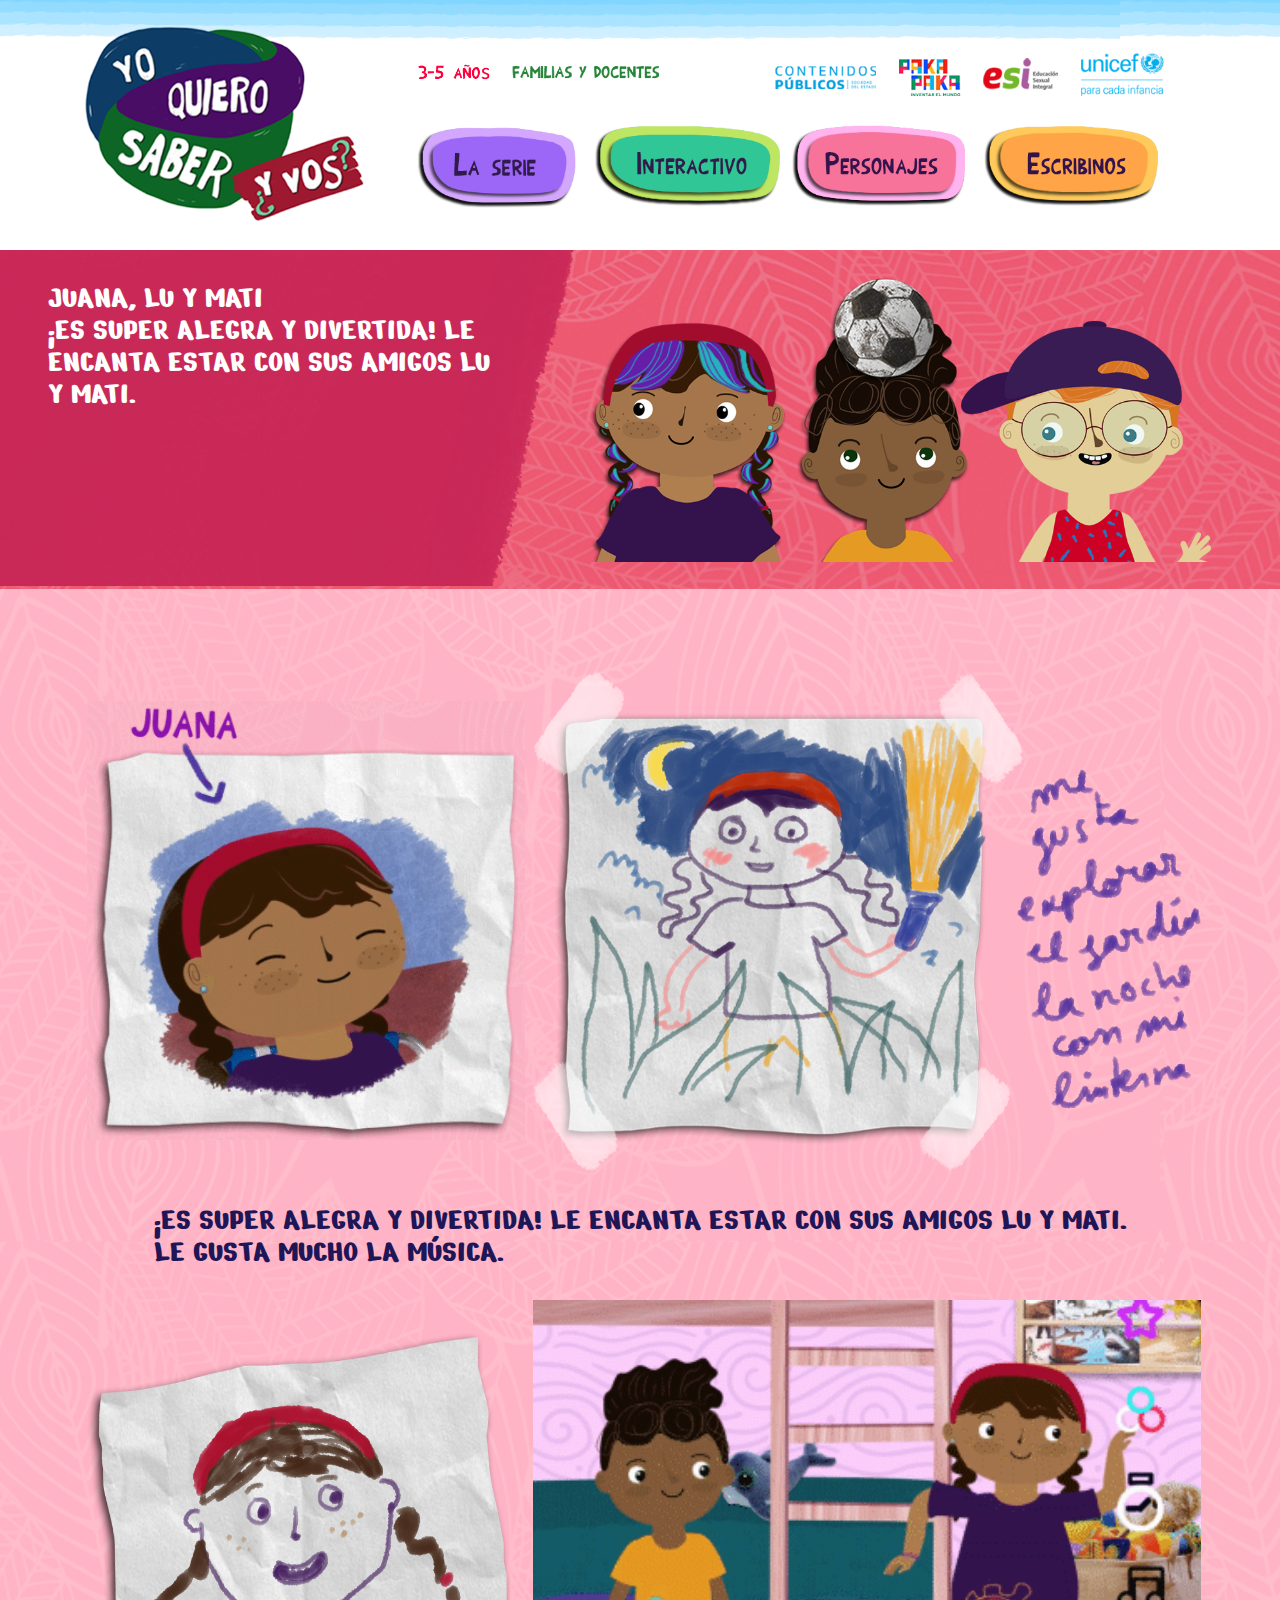
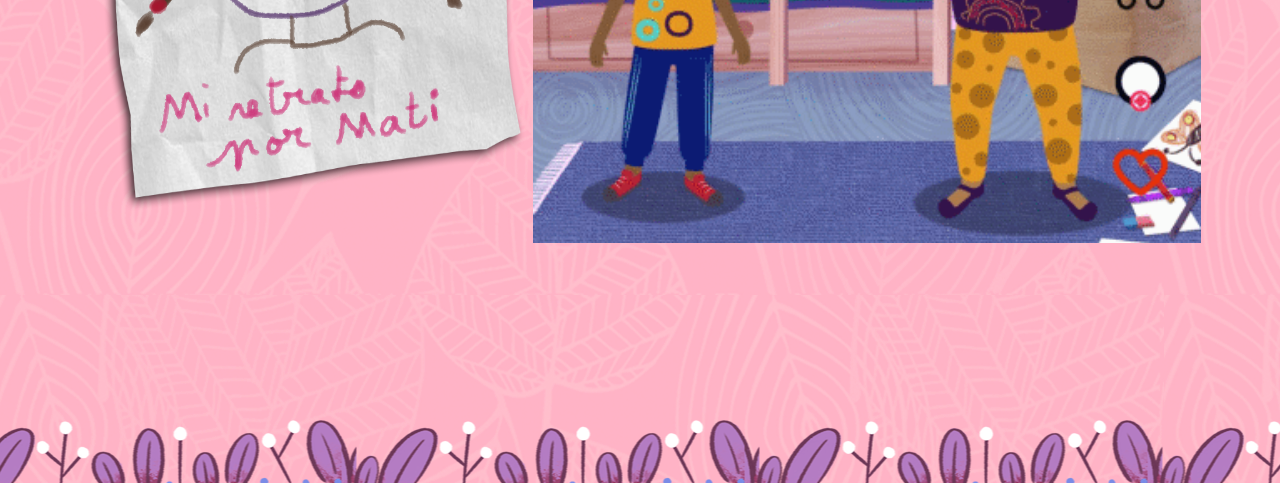
==== 6-9_personajes-juana.html @ 4100016c "characters juana firts commit" ====
<!DOCTYPE html>
<html lang="en">
<head>
    <meta charset="UTF-8">
    <meta http-equiv="X-UA-Compatible" content="IE=edge">
    <meta name="viewport" content="width=device-width, initial-scale=1.0">

    <link rel="stylesheet" type="text/css" href="css/styles.css">

    <!-- googlefonts -->
    <link rel="preconnect" href="https://fonts.googleapis.com">
    <link rel="preconnect" href="https://fonts.gstatic.com" crossorigin>
    <link href="https://fonts.googleapis.com/css2?family=Nerko+One&display=swap" rel="stylesheet">
    <!-- end googlefonts -->

    <title>YO QUIERO SABER, ¿Y VOS? | LA SERIE</title>
</head>
<body>
    <nav class="nav">
        <div class="nav__logo">
            <img src="img/nav_logo.png" class="logo" alt="Yo quiero saber, ¿y vos?">
        </div>
        <div class="navs__column"> 
            <div class="nav__top">
                <ul class="nav__top-list__age">
                    <li class="nav__top-list-item__age"><a href=""><img src="img/button-3-5-normal.png" id="tres-cinco" alt=""></a></li>
                    <li class="nav__top-list-item__age"><a href=""><img src="img/button-familia-docentes-normal.png" id="fam-doc" alt=""></a></li>
                </ul>
                <img src="img/nav_sponsors.png" alt="Contenidos Públicos, Paka Paka, Esi, Unicef" class="nav__img__sponsors">
            </div>
            <ul class="nav__bottom-list__sections">
                <li class="nav__bottom-list-item__sections"><a href=""><img src="img/button_serie_normal.png" id="la-serie" alt=""></a></li>
                <li class="nav__bottom-list-item__sections"><a href=""><img src="img/button_interactivo_normal.png" id="interactivo" alt=""></a></li>
                <li class="nav__bottom-list-item__sections button__active__personajes"><a href=""><img src="img/button_personajes_normal.png" id="personajes" alt=""></a></li>
                <li class="nav__bottom-list-item__sections"><a href=""><img src="img/button_escribinos_normal.png" id="escribinos" alt=""></a></li>
            </ul>
        </div>
    </nav>
    <header class="personajes-juana__header">
        <div class="personajes-juana__header__text-zone">
            <img src="img/personajes-juana_banner_layer.png" class="personajes-juana__header__text-zone__img" alt="">
            <div class="personajes-juana__header__text">
                <h1>JUANA, LU Y MATI</h1>
                <p>¡ES SUPER ALEGRA Y DIVERTIDA! LE ENCANTA ESTAR CON SUS AMIGOS LU Y MATI.</p>
            </div>            
        </div>
        <div class="personajes-juana__header__characters-img">
            <img src="img/personajes-juana_banner_characters.png" class="personajes-juana__header__characters" alt="Personajes">
        </div>
    </header>
    <div class="personajes-juana__background">
        <section class="personajes-juana__presentation">
            <div class="personajes-juana__images__row">
                <img src="img/personajes-juana_laugh.gif" alt="" class="personajes-juana__img__40">
                <img src="img/personajes-juana_draw.png" alt="" class="personajes-juana__img__60">
                <p class="personajes-juana__presentation__text">¡ES SUPER ALEGRA Y DIVERTIDA! LE ENCANTA ESTAR CON SUS AMIGOS LU Y MATI.<br>
                    LE GUSTA MUCHO LA MÚSICA.</p>
                <img src="img/personajes-juana_portrait.png" alt="" class="personajes-juana__img__40">
                <img src="img/personajes-juana_dance.gif" alt="" class="personajes-juana__img__60">
            </div>
        </section>
        <footer>
        </footer> 
    </div>
    <script src="js/main.js"></script>   
</body>
</html>
---- css/styles.css ----
/* http://meyerweb.com/eric/tools/css/reset/ 
   v2.0 | 20110126
   License: none (public domain)
*/

html, body, div, span, applet, object, iframe,
h1, h2, h3, h4, h5, h6, p, blockquote, pre,
a, abbr, acronym, address, big, cite, code,
del, dfn, em, img, ins, kbd, q, s, samp,
small, strike, strong, sub, sup, tt, var,
b, u, i, center,
dl, dt, dd, ol, ul, li,
fieldset, form, label, legend,
table, caption, tbody, tfoot, thead, tr, th, td,
article, aside, canvas, details, embed, 
figure, figcaption, footer, header, hgroup, 
menu, nav, output, ruby, section, summary,
time, mark, audio, video {
	margin: 0;
	padding: 0;
	border: 0;
	font-size: 100%;
	font: inherit;
	vertical-align: baseline;
}
/* HTML5 display-role reset for older browsers */
article, aside, details, figcaption, figure, 
footer, header, hgroup, menu, nav, section {
	display: block;
}
body {
	line-height: 1;
}
ol, ul {
	list-style: none;
}
blockquote, q {
	quotes: none;
}
blockquote:before, blockquote:after,
q:before, q:after {
	content: '';
	content: none;
}
table {
	border-collapse: collapse;
	border-spacing: 0;
}

/* desktop styles */

.nav {
    background-image: url("../img/nav_bar.png");
    background-repeat: repeat-x;
    background-size: 70rem;
    background-color: #ffffff;
    height: 10vh;
    margin: 0rem;
    padding: 5rem;
    display:flex;
    flex-direction: row;
    align-items: center;
}

.nav__logo {

}

.logo {
    width: 18rem;
}

.navs__column {
    display: flex;
    flex-direction: column;
    padding: 2rem;

}

.nav__top {
    padding: 1rem 0rem;
    display: flex;
    flex-direction: row;
    justify-content: space-between;
    align-items: center;
    /* width: 30%; */

}

.nav__top-list__age {
    display: flex;
    flex-direction: row;

}

.nav__top-list-item__age {

}

#tres-cinco {
    height: 2rem;
}

#fam-doc {
    height: 2rem;
}

.nav__img__sponsors {
    width: 25rem;
}

.nav__bottom-list__sections {
    display: flex;
    flex-direction: row;
    justify-content: space-around;

}

.nav__bottom-list-item__sections {

}

#la-serie {
    width: 12rem;
    /* background-color: blue; */
}

#interactivo {
    width: 12rem;
    /* background-color: blueviolet; */
}

#personajes {
    width: 12rem;
    /* background-color: red; */
}

#escribinos {
    width: 12rem;
    /* background-color: green; */
}

.la-serie__header {
    background-image: url("../img/la-serie_banner_background.png");
    background-repeat: repeat-x;
    display: flex;
    flex-direction: row;
    align-items: center;
}

.la-serie__header__text-zone {
    position: relative;
}

.la-serie__header__text-zone__img {
    width: 100%;
}

.la-serie__header__text {
    position: absolute;
    width: 75%;
    left: 3rem; 
    top: 2rem;
    font-family: 'Nerko One', cursive;
    font-size: 2rem;
    color: #ffffff;
}

.la-seria__header__characters {
    width: 90%;
}

.la-serie__background {
    background-image: url("../img/la-serie_background.png");
    background-repeat: repeat;
}

.la-serie__chapters {
    padding: 2rem 0;
}

.la-serie__chapters__row {
    padding: 3rem;
    display: flex;
    flex-direction: row;
    flex-wrap: wrap;
    justify-content: center;
}

.la-serie__chapters__video {
    width: 30%;
}

footer {
    background-image: url("../img/la-serie_footer_detail.png");
    background-repeat: repeat-x;
    background-position: bottom;
    height: 10rem;
    display: flex;
    flex-direction: row;
    justify-content: center;
}

.la-serie_footer_logos {
    height: 50%;
}

.personajes-juana__header {
    background-image: url("../img/personajes-juana_banner_background.png");
    background-repeat: repeat-x;
    display: flex;
    flex-direction: row;
    align-items: center;
}

.personajes-juana__header__text-zone {
    position: relative;
}

.personajes-juana__header__text-zone__img {
    width: 100%;
}

.personajes-juana__header__text {
    position: absolute;
    width: 75%;
    left: 3rem; 
    top: 2rem;
    font-family: 'Nerko One', cursive;
    font-size: 2rem;
    color: #ffffff;
}

.personajes-juana__header__characters {
    width: 90%;
}

.personajes-juana__header__characters-img {
    display: flex;
    flex-direction: row;
}

.personajes-juana__background {
    background-image: url("../img/personajes-juana_background.png");
    background-repeat: repeat;
}

.personajes-juana__presentation {
    padding: 2rem 0;
}

.personajes-juana__images__row {
    padding: 3rem 4rem;
    display: flex;
    flex-direction: row;
    flex-wrap: wrap;
    justify-content: center;
}

.personajes-juana__img__40 {
    padding: 2rem 0.5rem;
    width: 38%;
}

.personajes-juana__img__60 {
    padding: 2rem o.5rem;
    width: 58%;
}

.personajes-juana__presentation__text {
    padding: 2rem 0;
    font-family: 'Nerko One', cursive;
    font-size: 2rem;
    color: #1f1657;
}
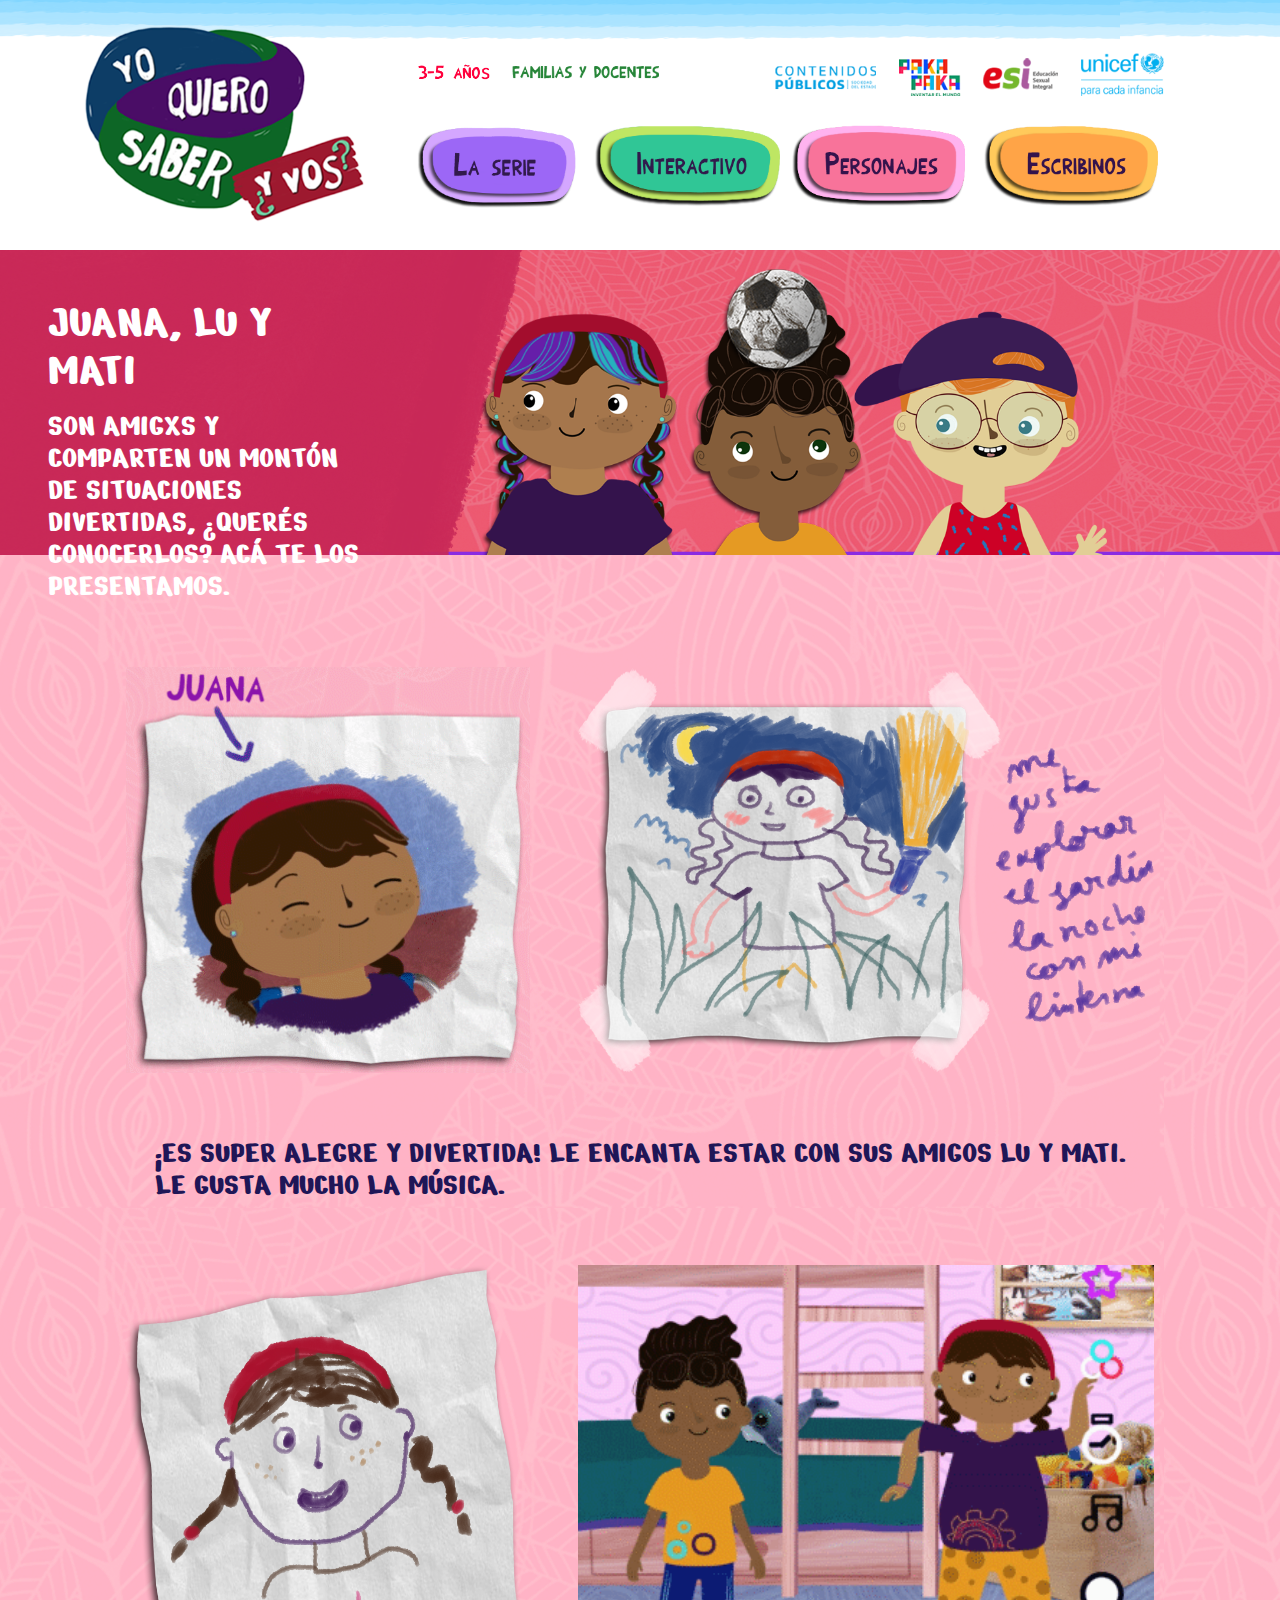
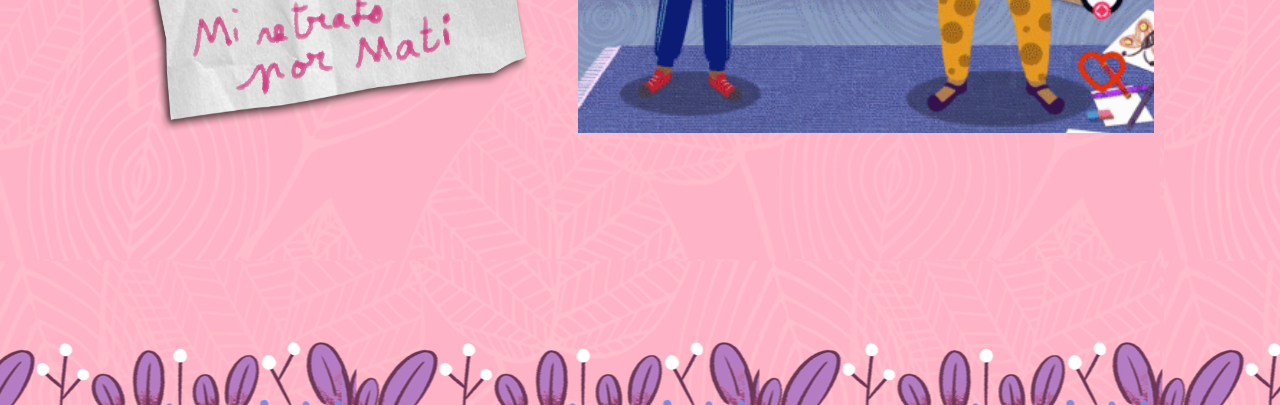
==== commit 802e7f19: "juanas page second commit" ====
--- a/6-9_personajes-juana.html
+++ b/6-9_personajes-juana.html
@@ -37,23 +37,24 @@
         </div>
     </nav>
     <header class="personajes-juana__header">
-        <div class="personajes-juana__header__text-zone">
+        <div class="personajes-juana__header__container">
+            <img src="img/personajes-juana_banner_background.png" class="personajes-juana__header__background" alt="">
             <img src="img/personajes-juana_banner_layer.png" class="personajes-juana__header__text-zone__img" alt="">
             <div class="personajes-juana__header__text">
                 <h1>JUANA, LU Y MATI</h1>
-                <p>¡ES SUPER ALEGRA Y DIVERTIDA! LE ENCANTA ESTAR CON SUS AMIGOS LU Y MATI.</p>
-            </div>            
-        </div>
-        <div class="personajes-juana__header__characters-img">
-            <img src="img/personajes-juana_banner_characters.png" class="personajes-juana__header__characters" alt="Personajes">
-        </div>
+                <p>SON AMIGXS Y COMPARTEN UN MONTÓN DE SITUACIONES DIVERTIDAS, ¿QUERÉS CONOCERLOS? ACÁ TE LOS PRESENTAMOS.</p>
+            </div>
+            <div class="personajes-juana__header__characters-img">
+                <img src="img/personajes-juana_banner_characters.png" class="personajes-juana__header__characters" alt="Personajes">
+            </div>
+        </div>        
     </header>
     <div class="personajes-juana__background">
         <section class="personajes-juana__presentation">
             <div class="personajes-juana__images__row">
                 <img src="img/personajes-juana_laugh.gif" alt="" class="personajes-juana__img__40">
                 <img src="img/personajes-juana_draw.png" alt="" class="personajes-juana__img__60">
-                <p class="personajes-juana__presentation__text">¡ES SUPER ALEGRA Y DIVERTIDA! LE ENCANTA ESTAR CON SUS AMIGOS LU Y MATI.<br>
+                <p class="personajes-juana__presentation__text">¡ES SUPER ALEGRE Y DIVERTIDA! LE ENCANTA ESTAR CON SUS AMIGOS LU Y MATI.<br>
                     LE GUSTA MUCHO LA MÚSICA.</p>
                 <img src="img/personajes-juana_portrait.png" alt="" class="personajes-juana__img__40">
                 <img src="img/personajes-juana_dance.gif" alt="" class="personajes-juana__img__60">
--- a/css/styles.css
+++ b/css/styles.css
@@ -206,38 +206,48 @@
 }
 
 .personajes-juana__header {
-    background-image: url("../img/personajes-juana_banner_background.png");
-    background-repeat: repeat-x;
-    display: flex;
-    flex-direction: row;
-    align-items: center;
-}
-
-.personajes-juana__header__text-zone {
+    background-color: blueviolet;
+}
+
+.personajes-juana__header__container {
     position: relative;
+    width: 100%;
+}
+
+.personajes-juana__header__background {
+    width: 100%;
 }
 
 .personajes-juana__header__text-zone__img {
-    width: 100%;
+    position: absolute;
+    left: 0rem; 
+    top: 0rem;
+    height: 100%;
 }
 
 .personajes-juana__header__text {
     position: absolute;
-    width: 75%;
+    width: 25%;
     left: 3rem; 
-    top: 2rem;
+    top: 3rem;
     font-family: 'Nerko One', cursive;
+    color: #ffffff;
+}
+
+.personajes-juana__header__text h1 {
+    font-size: 3rem;
+}
+
+.personajes-juana__header__text p {
     font-size: 2rem;
-    color: #ffffff;
+    padding: 1rem 0;
 }
 
 .personajes-juana__header__characters {
-    width: 90%;
-}
-
-.personajes-juana__header__characters-img {
-    display: flex;
-    flex-direction: row;
+    height: 100%;
+    position: absolute;
+    left: 30rem; 
+    top: 0rem;
 }
 
 .personajes-juana__background {
@@ -258,13 +268,13 @@
 }
 
 .personajes-juana__img__40 {
-    padding: 2rem 0.5rem;
-    width: 38%;
+    padding: 2rem 1.5rem;
+    width: 35%;
 }
 
 .personajes-juana__img__60 {
-    padding: 2rem o.5rem;
-    width: 58%;
+    padding: 2rem 1.5rem;
+    width: 50%;
 }
 
 .personajes-juana__presentation__text {
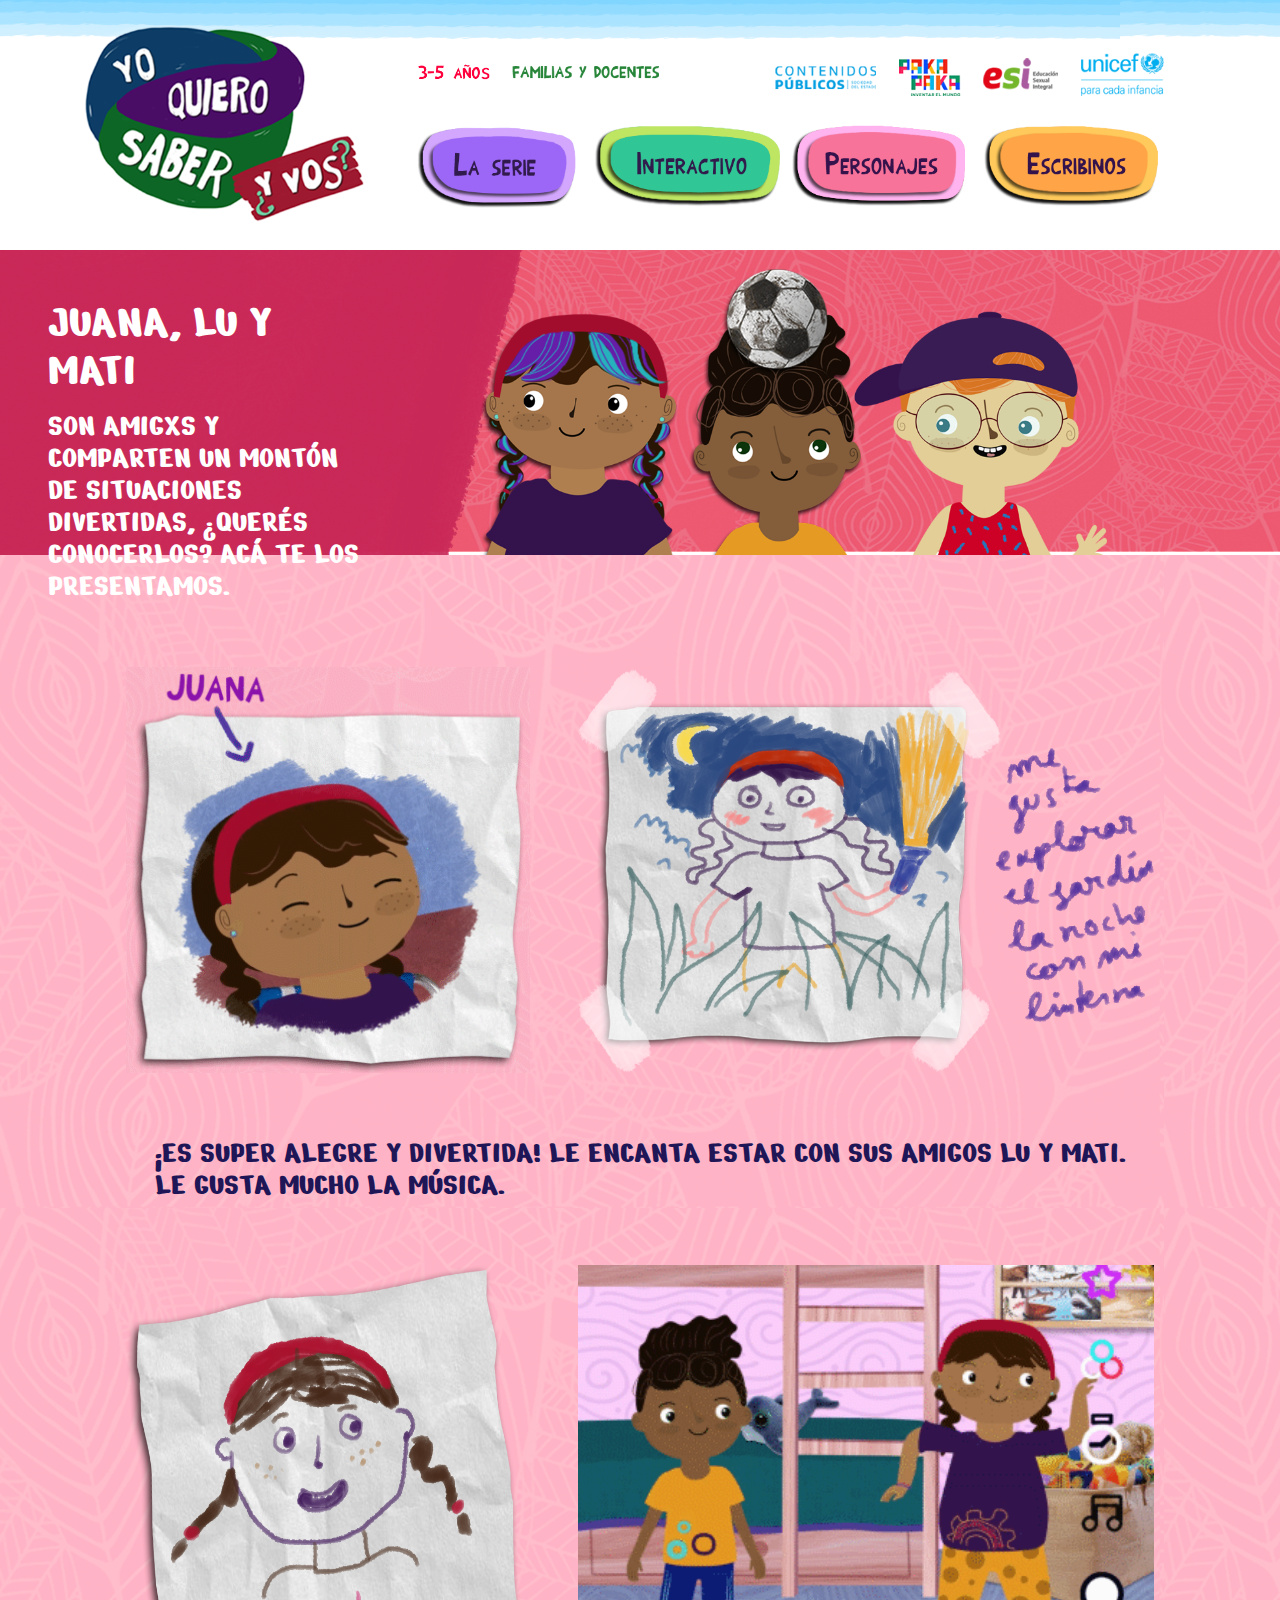
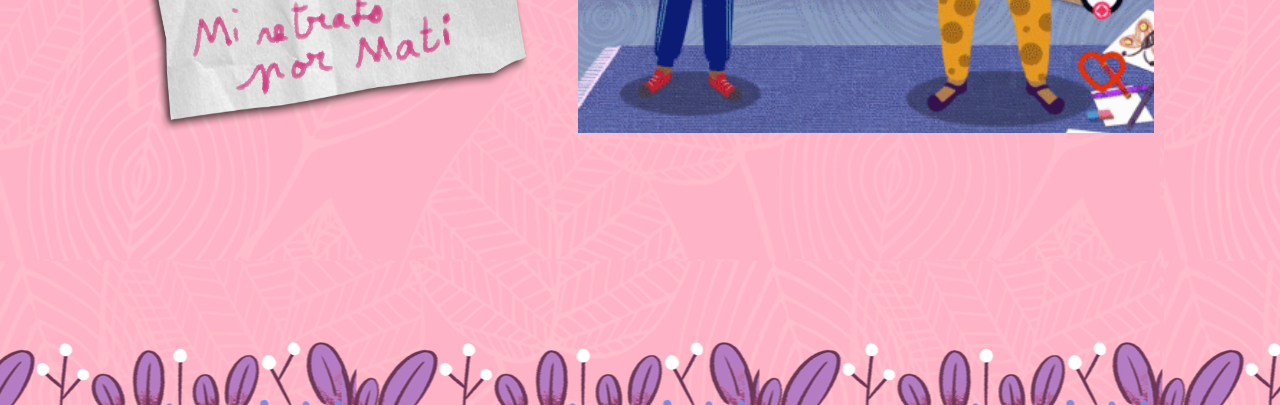
==== commit cd7f524f: "famydoc add and la serie header redesing" ====
--- a/6-9_personajes-juana.html
+++ b/6-9_personajes-juana.html
@@ -10,10 +10,10 @@
     <!-- googlefonts -->
     <link rel="preconnect" href="https://fonts.googleapis.com">
     <link rel="preconnect" href="https://fonts.gstatic.com" crossorigin>
-    <link href="https://fonts.googleapis.com/css2?family=Nerko+One&display=swap" rel="stylesheet">
+    <link href="https://fonts.googleapis.com/css2?family=Montserrat:ital,wght@0,400;0,600;1,400;1,600&family=Nerko+One&display=swap" rel="stylesheet">
     <!-- end googlefonts -->
 
-    <title>YO QUIERO SABER, ¿Y VOS? | LA SERIE</title>
+    <title>YO QUIERO SABER, ¿Y VOS? | PERSONAJES</title>
 </head>
 <body>
     <nav class="nav">
--- a/css/styles.css
+++ b/css/styles.css
@@ -140,34 +140,38 @@
     /* background-color: green; */
 }
 
-.la-serie__header {
-    background-image: url("../img/la-serie_banner_background.png");
-    background-repeat: repeat-x;
-    display: flex;
-    flex-direction: row;
-    align-items: center;
-}
-
-.la-serie__header__text-zone {
+.la-serie__header__container {
     position: relative;
+    width: 100%;
+}
+
+.la-serie__header__background {
+    width: 100%;
 }
 
 .la-serie__header__text-zone__img {
-    width: 100%;
+    position: absolute;
+    left: 0rem; 
+    top: 0rem;
+    height: 100%;
 }
 
 .la-serie__header__text {
     position: absolute;
-    width: 75%;
+    width: 25%;
     left: 3rem; 
-    top: 2rem;
+    top: 3rem;
     font-family: 'Nerko One', cursive;
-    font-size: 2rem;
     color: #ffffff;
-}
-
-.la-seria__header__characters {
-    width: 90%;
+    font-size: 1.5rem;
+    padding: 1rem 0;
+}
+
+.la-serie__header__characters {
+    height: 100%;
+    position: absolute;
+    right: 10%; 
+    top: 0rem;
 }
 
 .la-serie__background {
@@ -205,10 +209,6 @@
     height: 50%;
 }
 
-.personajes-juana__header {
-    background-color: blueviolet;
-}
-
 .personajes-juana__header__container {
     position: relative;
     width: 100%;
@@ -282,4 +282,88 @@
     font-family: 'Nerko One', cursive;
     font-size: 2rem;
     color: #1f1657;
+} 
+
+.famydoc__header__container {
+    position: relative;
+    width: 100%;
+}
+
+.famydoc__header__background {
+    width: 100%;
+}
+
+.famydoc__header__text-zone__img {
+    position: absolute;
+    left: 0rem; 
+    top: 0rem;
+    height: 100%;
+}
+
+.famydoc__header__text {
+    position: absolute;
+    width: 35%;
+    left: 3rem; 
+    top: 3rem;
+    font-family: 'Nerko One', cursive;
+    font-size: 1.5rem;
+    color: #ffffff;
+}
+
+.famydoc__header__characters {
+    height: 100%;
+    position: absolute;
+    right: 0rem; 
+    top: 0rem;
+}
+
+.famydoc__background {
+    background-image: url("../img/famydoc_background.png");
+    background-repeat: repeat;
+}
+
+.famydoc__presentation {
+    padding-top: 2rem;
+}
+
+.famydoc__paragraph {
+    font-family: 'Montserrat', sans-serif;
+    font-size: 1.3rem;
+    color: black;
+    padding: 0.5rem 3rem 0.5rem 3rem;
+}
+
+.famydoc__paragraph a {
+    color: black;
+    text-decoration: none;
+}
+
+.famydoc__strong-text {
+    font-weight: 600;
+}
+
+.famydoc__title {
+    margin: 1rem 0;
+
+}
+
+.famydoc__footer {
+    background-image: url("../img/famydoc_footer_detail.png");
+    background-repeat: repeat-x;
+    background-position: bottom;
+    height: 30vh;
+    position: relative;
+}
+
+.famydoc__footer__logos {
+    position: absolute;
+    height: 25%;
+    bottom: 30%;
+}
+
+.famydoc__footer__img {
+    position: absolute;
+    right: 3%;
+    bottom: 25%;
+    width: 20%;
 }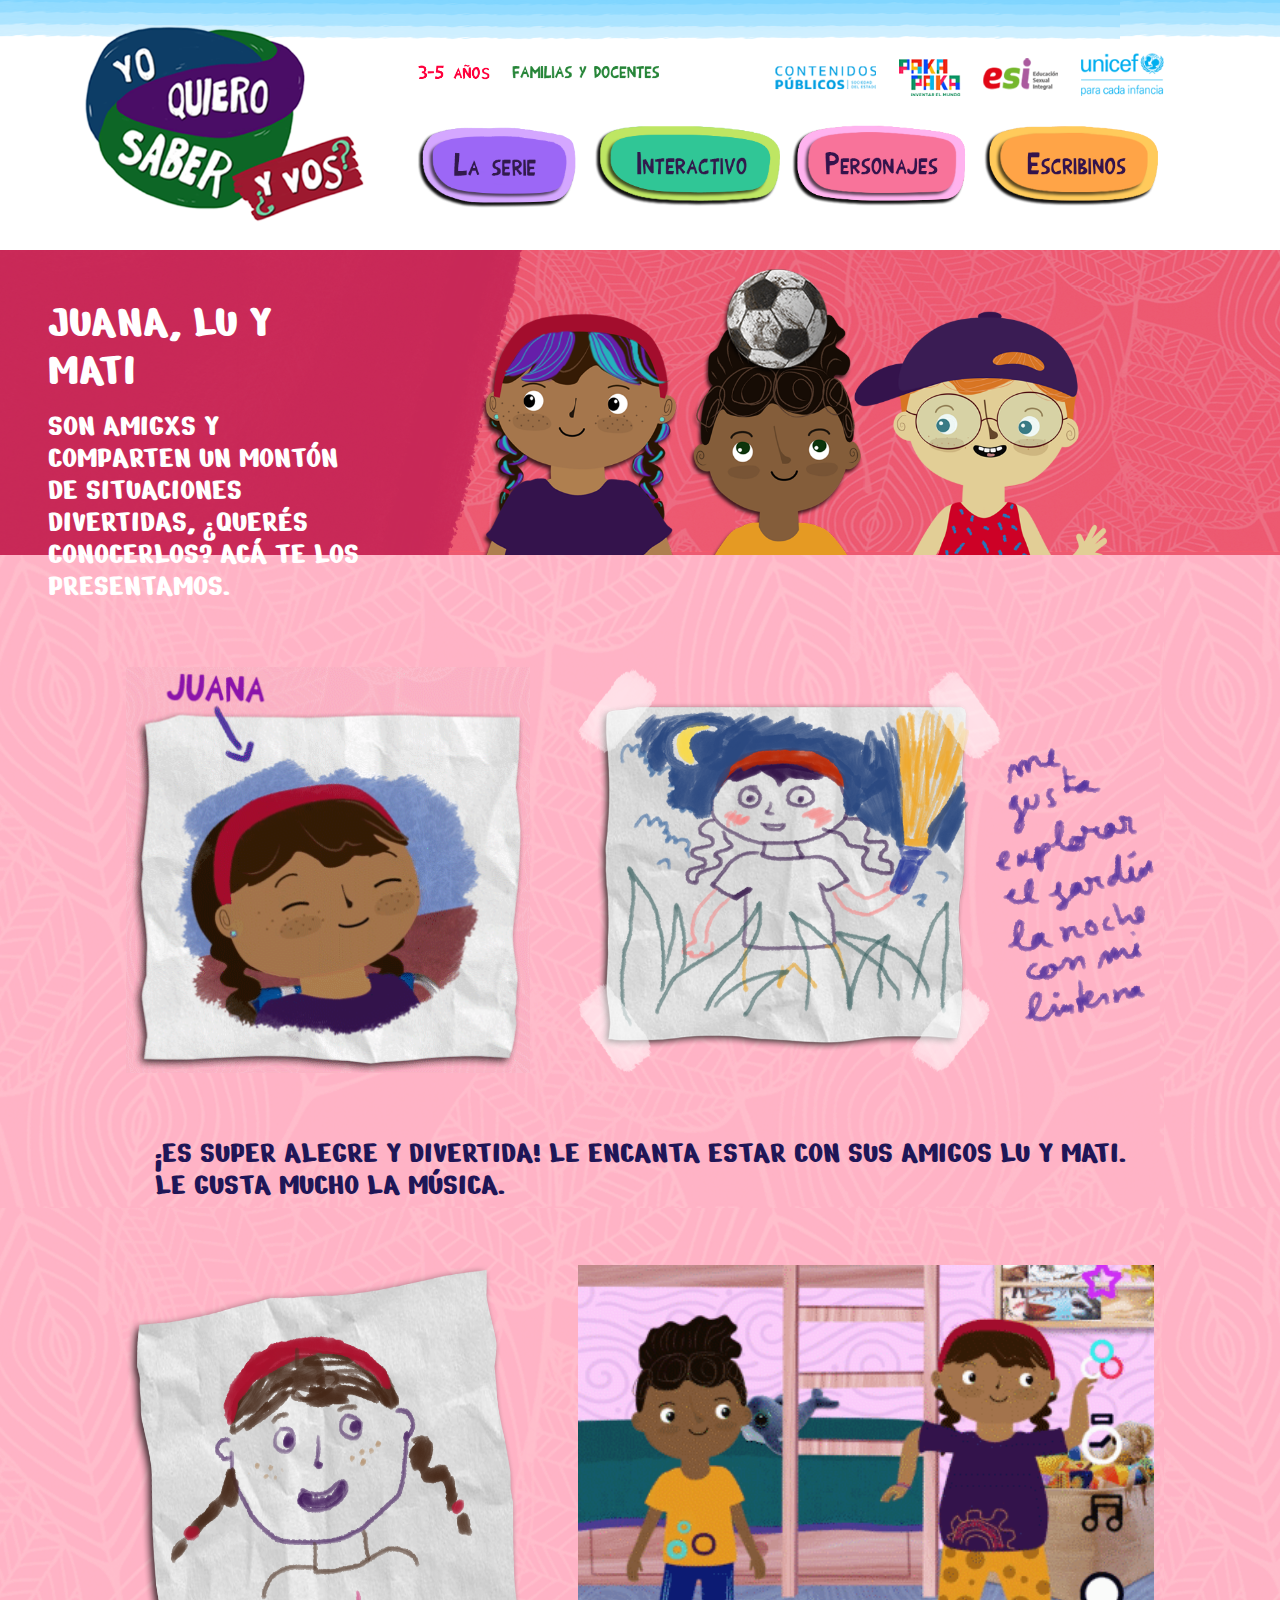
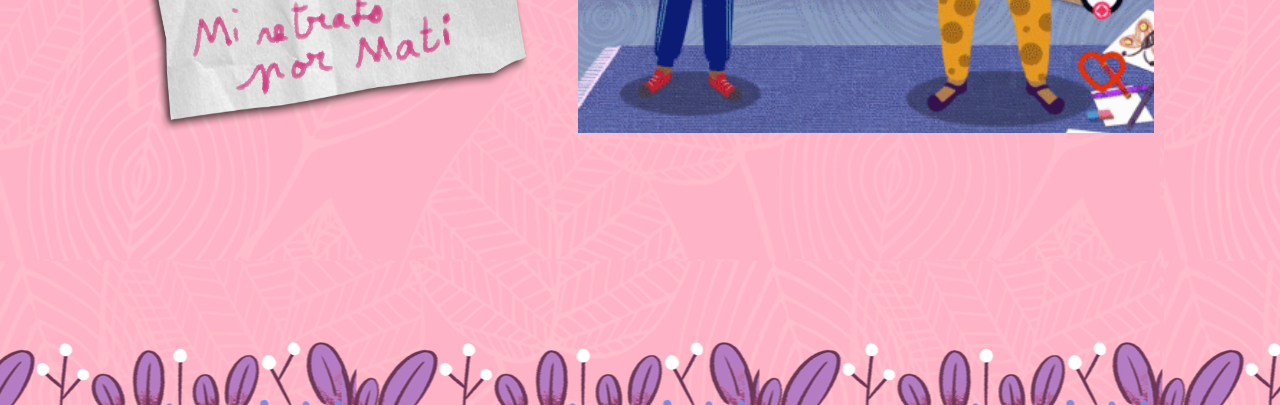
==== commit 3236ebfc: "first presentation completed" ====
--- a/6-9_personajes-juana.html
+++ b/6-9_personajes-juana.html
@@ -29,9 +29,9 @@
                 <img src="img/nav_sponsors.png" alt="Contenidos Públicos, Paka Paka, Esi, Unicef" class="nav__img__sponsors">
             </div>
             <ul class="nav__bottom-list__sections">
-                <li class="nav__bottom-list-item__sections"><a href=""><img src="img/button_serie_normal.png" id="la-serie" alt=""></a></li>
+                <li class="nav__bottom-list-item__sections"><a href="6-9_serie.html"><img src="img/button_serie_normal.png" id="la-serie" alt=""></a></li>
                 <li class="nav__bottom-list-item__sections"><a href=""><img src="img/button_interactivo_normal.png" id="interactivo" alt=""></a></li>
-                <li class="nav__bottom-list-item__sections button__active__personajes"><a href=""><img src="img/button_personajes_normal.png" id="personajes" alt=""></a></li>
+                <li class="nav__bottom-list-item__sections button__active__personajes"><a href="6-9_personajes-juana.html"><img src="img/button_personajes_normal.png" id="personajes" alt=""></a></li>
                 <li class="nav__bottom-list-item__sections"><a href=""><img src="img/button_escribinos_normal.png" id="escribinos" alt=""></a></li>
             </ul>
         </div>
--- a/css/styles.css
+++ b/css/styles.css
@@ -49,6 +49,94 @@
 
 /* desktop styles */
 
+.home__body {
+    background-image: url(../img/home_background.png);
+    background-repeat: repeat;
+}
+
+.home__container {
+    /* position: relative; */
+    /* width: 100%;
+    height: 100%; */
+}
+
+.home__background {
+    height: 100%;
+    width: 100%;
+}
+
+.home__tree01 {
+    position: absolute;
+    left: 0%;
+    bottom: 10%;
+    height: 80%;
+    z-index: -1;
+}
+
+.home__tree02 {
+    position: absolute;
+    right: 0%;
+    height: 80%;
+    z-index: -1;
+}
+
+.home__logo {
+    width: 18%;
+    position: absolute;
+    left: 5%;
+    top: 5%;
+}
+
+.home__buttons {
+    display: flex;
+    flex-direction: row;
+    z-index: 1;
+}
+
+.home__button__3-5 {
+    margin-top: 18%;
+    margin-left: 8%;
+    width: 30%;
+}
+
+.home__button__6-9 {
+    margin-top: 5%;
+    width: 40%;
+}
+
+.home__button__famydoc {
+    margin-top: 13%;
+    margin-right: 5%;
+    width: 30%;
+}
+
+#home__img__button__3-5 {
+    width: 75%;
+}
+
+#home__img__button__6-9 {
+    width: 80%;
+}
+
+#home__img__button__famydoc {
+    width: 80%;
+}
+
+.home__footer {
+    background-image: url(../img/home_footer_detail.png);
+    background-repeat: repeat-x;
+    width: 100%;
+    position: absolute;
+    left: 0%;
+    bottom: 0%;
+}
+
+.home__footer__logos {
+    /* width: 40%; */
+    height: 50%;
+
+}
+
 .nav {
     background-image: url("../img/nav_bar.png");
     background-repeat: repeat-x;
@@ -143,6 +231,7 @@
 .la-serie__header__container {
     position: relative;
     width: 100%;
+    background-color: #a265ff;
 }
 
 .la-serie__header__background {
@@ -212,6 +301,7 @@
 .personajes-juana__header__container {
     position: relative;
     width: 100%;
+    background-color: #ed5a71;
 }
 
 .personajes-juana__header__background {
@@ -287,6 +377,7 @@
 .famydoc__header__container {
     position: relative;
     width: 100%;
+    background-color: #43a528;
 }
 
 .famydoc__header__background {
